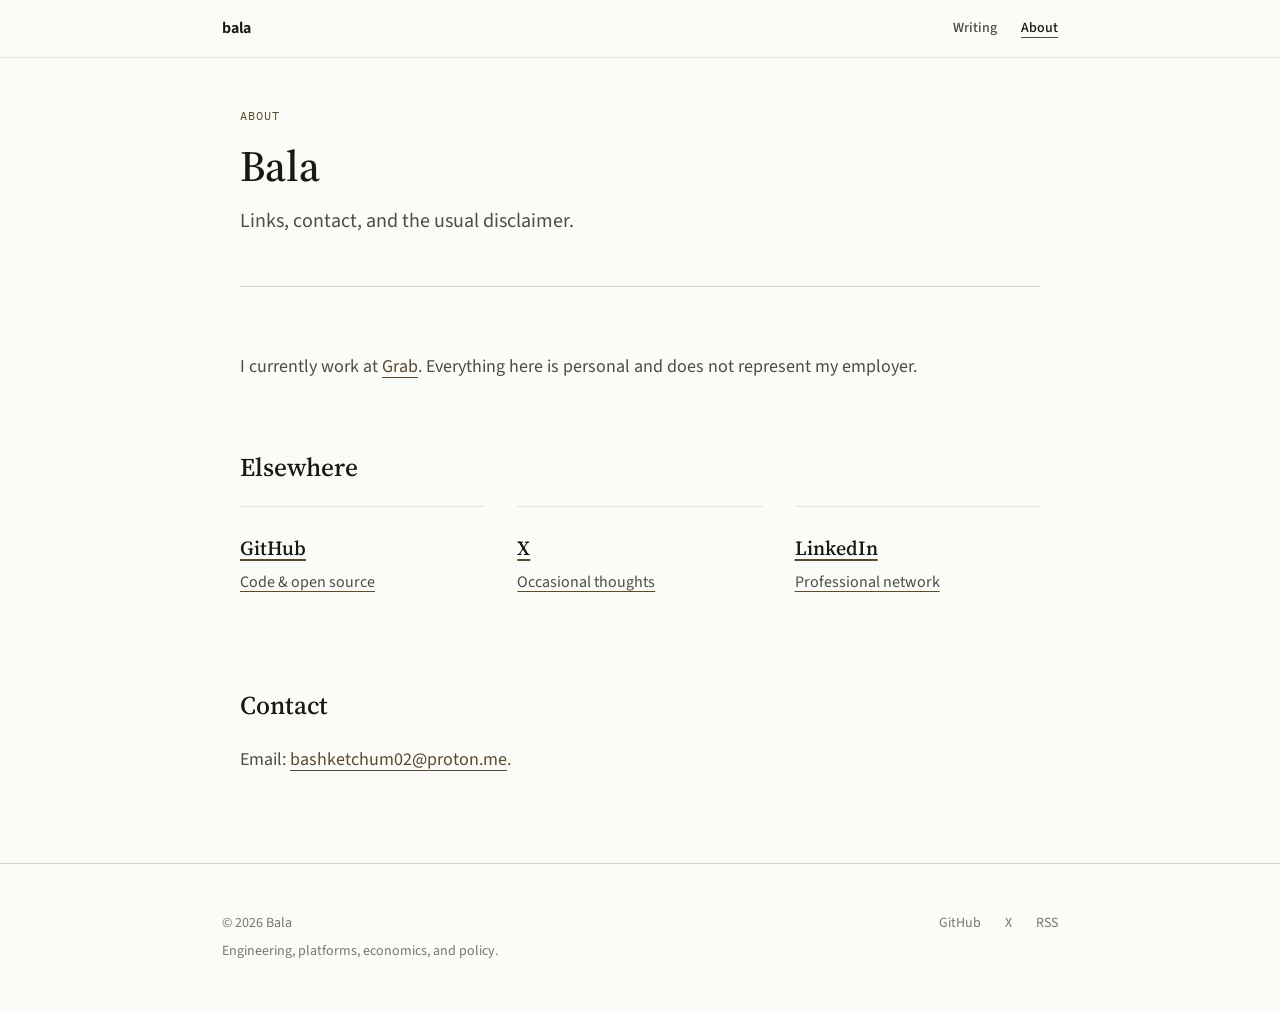
==== about.html @ b6e219c1 "Redesign personal site" ====
<!DOCTYPE html>
<html lang="en">
<head>
    <meta charset="UTF-8">
    <meta name="viewport" content="width=device-width, initial-scale=1.0">
    <title>About | Bala</title>
    <link rel="stylesheet" href="css/style.css">
    <link rel="preconnect" href="https://fonts.googleapis.com">
    <link rel="preconnect" href="https://fonts.gstatic.com" crossorigin>
    <link href="https://fonts.googleapis.com/css2?family=Source+Serif+4:opsz,wght@8..60,400;8..60,520;8..60,600&family=Source+Sans+3:wght@400;520;650&family=IBM+Plex+Mono:wght@400;500&display=swap" rel="stylesheet">
</head>
<body>
    <div class="grain-overlay"></div>

    <header class="site-header">
        <nav class="nav-container">
            <a href="index.html" class="logo">
                <span class="logo-symbol">λ</span>
                <span class="logo-text">bala</span>
            </a>
            <div class="nav-links">
                <a href="index.html" class="nav-link">Writing</a>
                <a href="about.html" class="nav-link active">About</a>
            </div>
        </nav>
    </header>

    <main class="main-content">
        <section class="about-section">
            <header class="about-header">
                <p class="about-eyebrow">About</p>
                <h1 class="about-name">Bala</h1>
                <p class="about-lead">
                    Links, contact, and the usual disclaimer.
                </p>
            </header>

            <div class="about-content">
                <p>
                    I currently work at <a href="https://www.grab.com/" target="_blank" rel="noopener">Grab</a>. Everything here is personal and does not represent my employer.
                </p>

                <h2>Elsewhere</h2>

                <div class="links-grid">
                    <a href="https://github.com/bashketchum02" class="link-card" target="_blank" rel="noopener">
                        <span class="link-name">GitHub</span>
                        <span class="link-desc">Code & open source</span>
                    </a>
                    <a href="https://x.com/bashketchum02" class="link-card" target="_blank" rel="noopener">
                        <span class="link-name">X</span>
                        <span class="link-desc">Occasional thoughts</span>
                    </a>
                    <a href="https://www.linkedin.com/in/anirban-bala-pranto-b6ab8a183/" class="link-card" target="_blank" rel="noopener">
                        <span class="link-name">LinkedIn</span>
                        <span class="link-desc">Professional network</span>
                    </a>
                </div>

                <h2>Contact</h2>

                <p>
                    Email: <a href="mailto:bashketchum02@proton.me">bashketchum02@proton.me</a>.
                </p>
            </div>
        </section>
    </main>

    <footer class="site-footer">
        <div class="footer-content">
            <div class="footer-left">
                <p class="footer-copyright">© 2026 Bala</p>
                <p class="footer-note">Engineering, platforms, economics, and policy.</p>
            </div>
            <div class="footer-links">
                <a href="https://github.com/bashketchum02" class="footer-link" target="_blank" rel="noopener">GitHub</a>
                <a href="https://x.com/bashketchum02" class="footer-link" target="_blank" rel="noopener">X</a>
                <a href="feed.xml" class="footer-link">RSS</a>
            </div>
        </div>
    </footer>

    <script src="js/main.js"></script>
</body>
</html>
---- css/style.css ----
/* ===== Editorial Design System ===== */
:root {
    --bg-primary: #fbfbf8;
    --bg-secondary: #f1f1ec;
    --bg-tertiary: #e2e1da;
    --text-primary: #181815;
    --text-secondary: #4d4d45;
    --text-muted: #7a776c;
    --accent: #5a4a2f;
    --accent-secondary: #315f59;
    --accent-soft: #ece7dc;
    --border-color: #d8d5ca;
    --border-light: #e7e4dc;

    --font-display: 'Source Serif 4', Georgia, serif;
    --font-body: 'Source Sans 3', -apple-system, BlinkMacSystemFont, 'Segoe UI', sans-serif;
    --font-mono: 'IBM Plex Mono', 'SF Mono', Consolas, monospace;

    --text-xs: 0.75rem;
    --text-sm: 0.875rem;
    --text-base: 1rem;
    --text-lg: 1.125rem;
    --text-xl: 1.25rem;
    --text-2xl: 1.6rem;
    --text-3xl: 1.95rem;
    --text-4xl: 2.35rem;
    --text-5xl: 2.7rem;

    --space-xs: 0.25rem;
    --space-sm: 0.5rem;
    --space-md: 1rem;
    --space-lg: 1.5rem;
    --space-xl: 2rem;
    --space-2xl: 3rem;
    --space-3xl: 4rem;
    --space-4xl: 6rem;

    --max-width: 900px;
    --content-width: 720px;
    --transition-fast: 150ms ease;
    --transition-base: 250ms ease;
}

@media (prefers-color-scheme: dark) {
    :root {
        --bg-primary: #14120f;
        --bg-secondary: #1d1a16;
        --bg-tertiary: #29241e;
        --text-primary: #f0eadf;
        --text-secondary: #c8bdae;
        --text-muted: #928676;
        --accent: #c4a46e;
        --accent-secondary: #72b8ad;
        --accent-soft: #2d211a;
        --border-color: #3a332a;
        --border-light: #2b261f;
    }
}

*, *::before, *::after {
    box-sizing: border-box;
    margin: 0;
    padding: 0;
}

html {
    font-size: 16px;
    scroll-behavior: smooth;
    -webkit-font-smoothing: antialiased;
    -moz-osx-font-smoothing: grayscale;
}

body {
    min-height: 100vh;
    font-family: var(--font-body);
    font-size: var(--text-base);
    line-height: 1.7;
    color: var(--text-primary);
    background: var(--bg-primary);
}

.grain-overlay {
    display: none;
}

a {
    color: inherit;
    text-decoration: none;
}

img {
    display: block;
    max-width: 100%;
    height: auto;
}

::selection {
    color: var(--text-primary);
    background: var(--accent-soft);
}

/* ===== Header & Navigation ===== */
.site-header {
    position: sticky;
    top: 0;
    z-index: 100;
    border-bottom: 1px solid var(--border-light);
    background: color-mix(in srgb, var(--bg-primary) 88%, transparent);
    backdrop-filter: blur(14px);
}

.nav-container {
    max-width: var(--max-width);
    margin: 0 auto;
    padding: 0.8rem var(--space-xl);
    display: flex;
    justify-content: space-between;
    align-items: center;
}

.logo {
    display: inline-flex;
    align-items: baseline;
    gap: var(--space-sm);
    transition: color var(--transition-fast);
}

.logo-symbol {
    display: none;
}

.logo-text {
    font-family: var(--font-body);
    font-size: var(--text-base);
    font-weight: 650;
    letter-spacing: 0;
}

.logo:hover {
    color: var(--accent);
}

.nav-links {
    display: flex;
    align-items: center;
    gap: var(--space-lg);
}

.nav-link {
    padding: var(--space-xs) 0;
    font-size: var(--text-sm);
    font-weight: 520;
    color: var(--text-secondary);
    transition: color var(--transition-fast);
}

.nav-link:hover,
.nav-link.active {
    color: var(--text-primary);
}

.nav-link.active {
    text-decoration: underline;
    text-decoration-color: var(--accent);
    text-underline-offset: 0.35em;
}

/* ===== Main Content ===== */
.main-content {
    max-width: var(--max-width);
    margin: 0 auto;
    padding: var(--space-2xl) var(--space-xl) var(--space-3xl);
}

/* ===== Homepage ===== */
.hero {
    display: grid;
    grid-template-columns: 1fr;
    gap: var(--space-xl);
    align-items: start;
    padding: var(--space-md) 0 var(--space-2xl);
    border-bottom: 1px solid var(--border-color);
    margin-bottom: var(--space-2xl);
}

.hero-content {
    max-width: 760px;
}

.hero-tagline {
    font-family: var(--font-mono);
    font-size: var(--text-xs);
    color: var(--text-muted);
    letter-spacing: 0.08em;
    text-transform: uppercase;
    margin-bottom: var(--space-md);
}

.hero-title {
    font-family: var(--font-display);
    font-size: var(--text-4xl);
    font-weight: 520;
    line-height: 1.12;
    margin-bottom: var(--space-md);
}

.hero-accent {
    color: var(--accent);
    font-style: italic;
}

.hero-description {
    max-width: 660px;
    color: var(--text-secondary);
    font-size: var(--text-lg);
    line-height: 1.62;
}

.hero-aside {
    border-left: 0;
    padding-left: 0;
    color: var(--text-secondary);
}

.aside-kicker,
.section-title,
.year-heading,
.archive-category,
.post-category,
.post-date,
.tag {
    font-family: var(--font-mono);
}

.aside-kicker {
    color: var(--text-muted);
    font-size: var(--text-xs);
    letter-spacing: 0.08em;
    text-transform: uppercase;
    margin-bottom: var(--space-md);
}

.topic-list {
    display: grid;
    gap: 0.3rem;
    list-style: none;
    max-width: 660px;
}

.topic-list li,
.tag {
    border: 0;
    background: transparent;
    color: var(--text-secondary);
    border-radius: 0;
    padding: 0;
    font-size: var(--text-sm);
}

.topic-list a {
    color: var(--accent);
    text-decoration: underline;
    text-underline-offset: 0.22em;
}

.topic-list li::before {
    content: "/";
    color: var(--text-muted);
    margin-right: 0.5rem;
}

.section-header {
    display: flex;
    align-items: baseline;
    justify-content: space-between;
    gap: var(--space-lg);
    margin-bottom: var(--space-xl);
}

.section-title {
    color: var(--text-muted);
    font-size: var(--text-xs);
    font-weight: 500;
    letter-spacing: 0.08em;
    text-transform: uppercase;
}

.section-line {
    flex: 1;
    height: 1px;
    background: var(--border-light);
}

.posts-section {
    max-width: 860px;
    margin-bottom: var(--space-4xl);
}

.post-card {
    padding: var(--space-lg) 0;
    border-bottom: 1px solid var(--border-light);
}

.post-card.featured {
    padding-top: 0;
}

.post-meta {
    display: flex;
    flex-wrap: wrap;
    align-items: center;
    gap: var(--space-sm) var(--space-md);
    margin-bottom: var(--space-sm);
}

.post-date,
.post-category {
    font-size: var(--text-xs);
    letter-spacing: 0.04em;
}

.post-date {
    color: var(--text-muted);
}

.post-category {
    color: var(--accent);
}

.post-title {
    font-family: var(--font-display);
    font-size: var(--text-2xl);
    font-weight: 540;
    line-height: 1.2;
    margin-bottom: var(--space-sm);
}

.post-card.featured .post-title {
    font-size: var(--text-3xl);
}

.post-title a {
    text-decoration: underline;
    text-decoration-color: transparent;
    text-decoration-thickness: 1px;
    text-underline-offset: 0.16em;
    transition: color var(--transition-fast), text-decoration-color var(--transition-fast);
}

.post-title a:hover {
    color: var(--accent);
    text-decoration-color: var(--accent);
}

.post-excerpt {
    max-width: 660px;
    color: var(--text-secondary);
    font-size: var(--text-lg);
    line-height: 1.6;
}

.post-tags {
    display: flex;
    flex-wrap: wrap;
    gap: var(--space-sm);
    margin-top: var(--space-md);
}

.posts-grid {
    display: block;
}

.view-all {
    display: inline-flex;
    align-items: center;
    gap: var(--space-sm);
    margin-top: var(--space-xl);
    color: var(--accent);
    font-size: var(--text-sm);
    font-weight: 500;
}

.view-all:hover {
    text-decoration: underline;
    text-underline-offset: 0.25em;
}

/* ===== Shared Pages ===== */
.page-section,
.about-section,
.archive-section {
    max-width: 800px;
    margin: 0 auto;
}

.page-header,
.about-header {
    margin-bottom: var(--space-3xl);
    padding-bottom: var(--space-2xl);
    border-bottom: 1px solid var(--border-color);
}

.page-title,
.about-name {
    font-family: var(--font-display);
    font-size: var(--text-5xl);
    font-weight: 540;
    line-height: 1.08;
    margin-bottom: var(--space-md);
}

.page-description,
.about-lead {
    color: var(--text-secondary);
    font-size: var(--text-xl);
    line-height: 1.62;
}

.about-eyebrow {
    color: var(--accent);
    font-family: var(--font-mono);
    font-size: var(--text-xs);
    letter-spacing: 0.08em;
    text-transform: uppercase;
    margin-bottom: var(--space-md);
}

.about-content h2 {
    font-family: var(--font-display);
    font-size: var(--text-2xl);
    font-weight: 540;
    margin: var(--space-3xl) 0 var(--space-md);
}

.about-content p {
    color: var(--text-secondary);
    font-size: var(--text-lg);
    line-height: 1.75;
    margin-bottom: var(--space-lg);
}

.about-content a {
    color: var(--accent);
    text-decoration: underline;
    text-underline-offset: 0.25em;
}

.interests-list,
.links-grid {
    list-style: none;
    display: grid;
    gap: var(--space-md);
}

.interests-list li,
.link-card {
    padding: var(--space-lg) 0;
    border-top: 1px solid var(--border-light);
}

.interest-icon {
    display: none;
}

.interest-content strong,
.link-name {
    display: block;
    color: var(--text-primary);
    font-family: var(--font-display);
    font-size: var(--text-xl);
    font-weight: 540;
    margin-bottom: var(--space-xs);
}

.interest-content p,
.link-desc {
    color: var(--text-secondary);
    font-size: var(--text-base);
    margin: 0;
}

.links-grid {
    grid-template-columns: repeat(3, 1fr);
    gap: var(--space-xl);
}

.link-card {
    transition: color var(--transition-fast), border-color var(--transition-fast);
}

.link-card:hover {
    border-color: var(--accent);
}

/* ===== Archive ===== */
.archive-year {
    margin-bottom: var(--space-3xl);
}

.year-heading {
    color: var(--accent);
    font-size: var(--text-xs);
    font-weight: 500;
    letter-spacing: 0.08em;
    text-transform: uppercase;
    margin-bottom: var(--space-lg);
}

.archive-list {
    list-style: none;
}

.archive-item {
    display: grid;
    grid-template-columns: 72px minmax(0, 1fr) auto;
    gap: var(--space-lg);
    align-items: baseline;
    padding: var(--space-md) 0;
    border-top: 1px solid var(--border-light);
}

.archive-date {
    color: var(--text-muted);
    font-family: var(--font-mono);
    font-size: var(--text-sm);
}

.archive-title {
    font-family: var(--font-display);
    font-size: var(--text-xl);
    font-weight: 500;
}

.archive-title:hover {
    color: var(--accent);
}

.archive-category {
    color: var(--text-muted);
    font-size: var(--text-xs);
    letter-spacing: 0.04em;
}

/* ===== Footer ===== */
.site-footer {
    border-top: 1px solid var(--border-color);
}

.footer-content {
    max-width: var(--max-width);
    margin: 0 auto;
    padding: var(--space-2xl) var(--space-xl);
    display: flex;
    justify-content: space-between;
    align-items: baseline;
    gap: var(--space-xl);
}

.footer-copyright,
.footer-note,
.footer-link {
    color: var(--text-muted);
    font-size: var(--text-sm);
}

.footer-note {
    margin-top: var(--space-xs);
}

.footer-links {
    display: flex;
    gap: var(--space-lg);
}

.footer-link:hover {
    color: var(--accent);
}

/* ===== Responsive Design ===== */
@media (max-width: 900px) {
    .hero {
        grid-template-columns: 1fr;
        gap: var(--space-xl);
    }

    .hero-aside {
        border-left: 0;
        border-top: 1px solid var(--border-light);
        padding: var(--space-lg) 0 0;
    }
}

@media (max-width: 700px) {
    :root {
        --text-5xl: 2.7rem;
        --text-4xl: 2.35rem;
        --text-3xl: 2rem;
        --text-2xl: 1.55rem;
    }

    body {
        background: var(--bg-primary);
    }

    .nav-container,
    .main-content,
    .footer-content {
        padding-left: var(--space-md);
        padding-right: var(--space-md);
    }

    .main-content {
        padding-top: var(--space-2xl);
    }

    .nav-links {
        gap: var(--space-md);
    }

    .hero {
        padding-top: 0;
        padding-bottom: var(--space-3xl);
    }

    .links-grid {
        grid-template-columns: 1fr;
        gap: 0;
    }

    .archive-item {
        grid-template-columns: 1fr;
        gap: var(--space-xs);
    }

    .archive-category {
        display: none;
    }

    .footer-content {
        flex-direction: column;
        gap: var(--space-lg);
    }
}
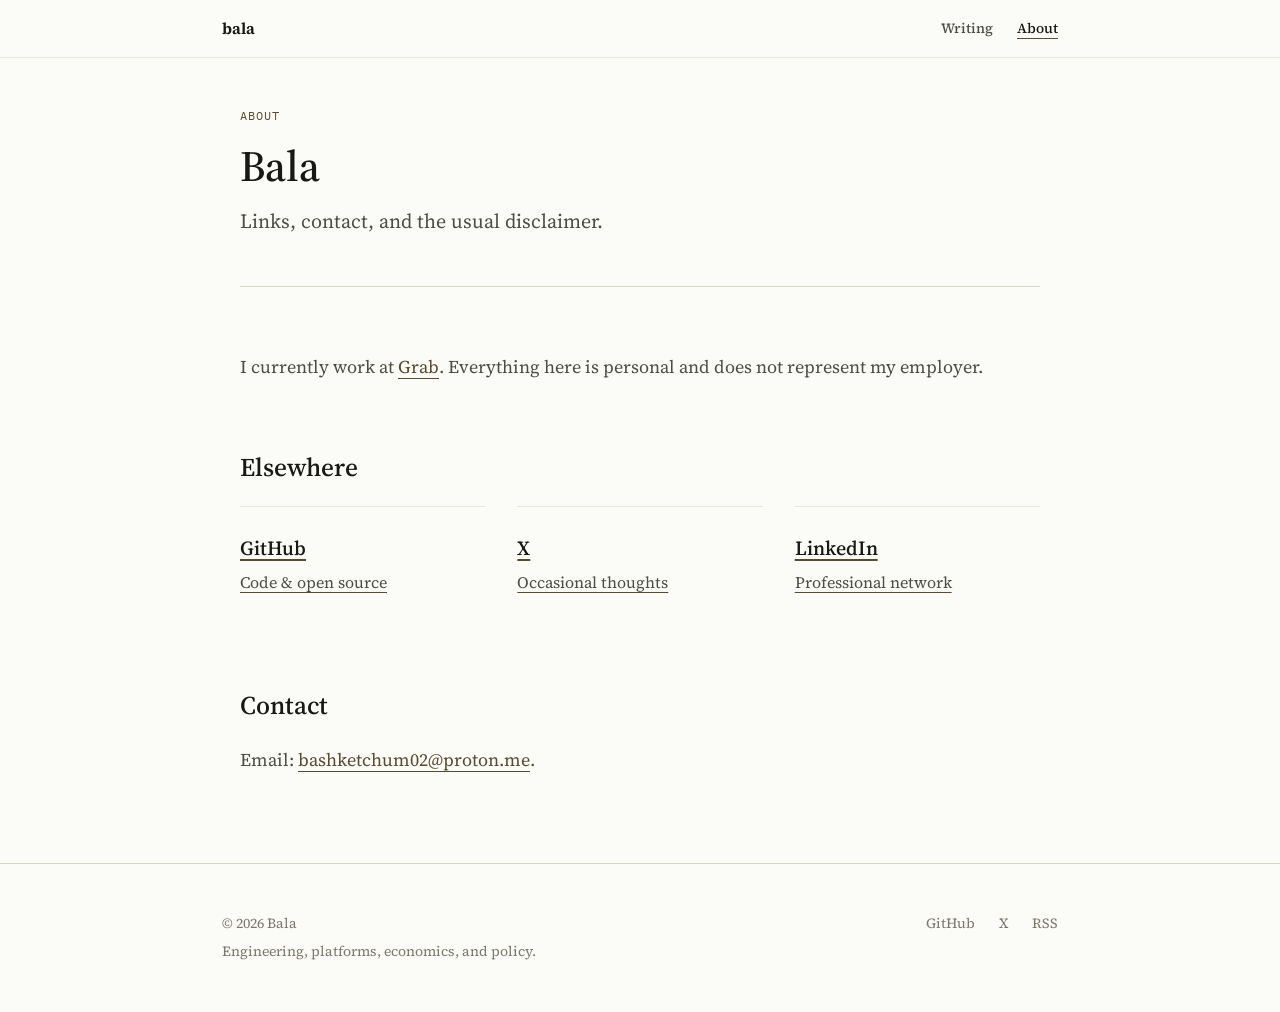
==== commit 74492b28: "Simplify homepage typography" ====
--- a/about.html
+++ b/about.html
@@ -7,7 +7,7 @@
     <link rel="stylesheet" href="css/style.css">
     <link rel="preconnect" href="https://fonts.googleapis.com">
     <link rel="preconnect" href="https://fonts.gstatic.com" crossorigin>
-    <link href="https://fonts.googleapis.com/css2?family=Source+Serif+4:opsz,wght@8..60,400;8..60,520;8..60,600&family=Source+Sans+3:wght@400;520;650&family=IBM+Plex+Mono:wght@400;500&display=swap" rel="stylesheet">
+    <link href="https://fonts.googleapis.com/css2?family=Source+Serif+4:opsz,wght@8..60,400;8..60,520;8..60,600&family=IBM+Plex+Mono:wght@400;500&display=swap" rel="stylesheet">
 </head>
 <body>
     <div class="grain-overlay"></div>
--- a/css/style.css
+++ b/css/style.css
@@ -13,7 +13,7 @@
     --border-light: #e7e4dc;
 
     --font-display: 'Source Serif 4', Georgia, serif;
-    --font-body: 'Source Sans 3', -apple-system, BlinkMacSystemFont, 'Segoe UI', sans-serif;
+    --font-body: 'Source Serif 4', Georgia, serif;
     --font-mono: 'IBM Plex Mono', 'SF Mono', Consolas, monospace;
 
     --text-xs: 0.75rem;
@@ -198,22 +198,15 @@
 
 .hero-title {
     font-family: var(--font-display);
-    font-size: var(--text-4xl);
-    font-weight: 520;
-    line-height: 1.12;
-    margin-bottom: var(--space-md);
+    font-size: var(--text-2xl);
+    font-weight: 400;
+    line-height: 1.35;
+    margin-bottom: 0;
 }
 
 .hero-accent {
     color: var(--accent);
     font-style: italic;
-}
-
-.hero-description {
-    max-width: 660px;
-    color: var(--text-secondary);
-    font-size: var(--text-lg);
-    line-height: 1.62;
 }
 
 .hero-aside {
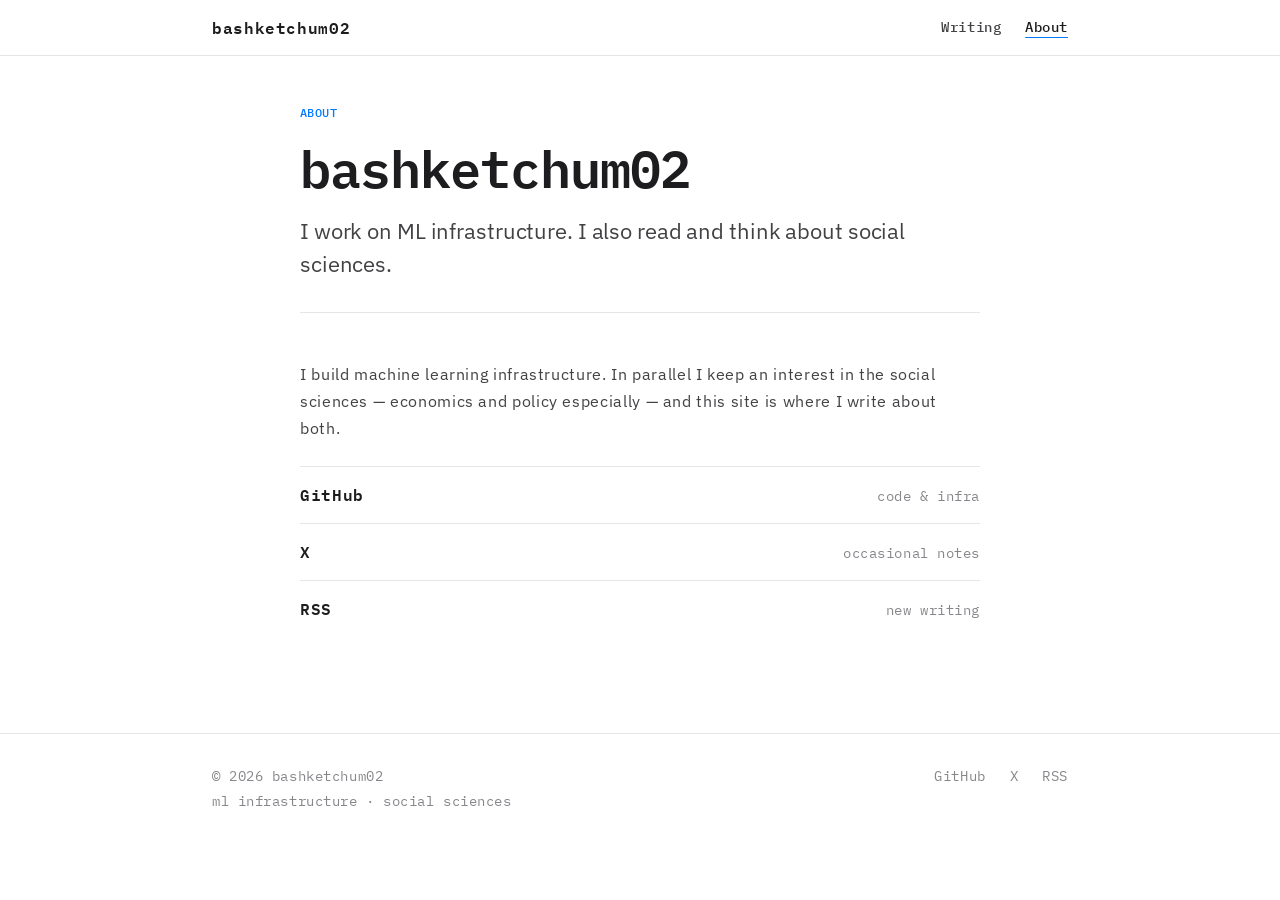
==== commit 7cf272b3: "fix: post" ====
--- a/about.html
+++ b/about.html
@@ -3,21 +3,18 @@
 <head>
     <meta charset="UTF-8">
     <meta name="viewport" content="width=device-width, initial-scale=1.0">
-    <title>About | Bala</title>
+    <title>About | bashketchum02</title>
+    <meta name="description" content="I work on ML infrastructure and read about social sciences.">
+    <link rel="icon" type="image/svg+xml" href="images/intro.svg">
     <link rel="stylesheet" href="css/style.css">
     <link rel="preconnect" href="https://fonts.googleapis.com">
     <link rel="preconnect" href="https://fonts.gstatic.com" crossorigin>
-    <link href="https://fonts.googleapis.com/css2?family=Source+Serif+4:opsz,wght@8..60,400;8..60,520;8..60,600&family=IBM+Plex+Mono:wght@400;500&display=swap" rel="stylesheet">
+    <link href="https://fonts.googleapis.com/css2?family=IBM+Plex+Mono:wght@400;500;600;700&family=IBM+Plex+Sans:wght@400;500;600&display=swap" rel="stylesheet">
 </head>
 <body>
-    <div class="grain-overlay"></div>
-
     <header class="site-header">
         <nav class="nav-container">
-            <a href="index.html" class="logo">
-                <span class="logo-symbol">λ</span>
-                <span class="logo-text">bala</span>
-            </a>
+            <a href="index.html" class="logo">bashketchum02</a>
             <div class="nav-links">
                 <a href="index.html" class="nav-link">Writing</a>
                 <a href="about.html" class="nav-link active">About</a>
@@ -29,39 +26,33 @@
         <section class="about-section">
             <header class="about-header">
                 <p class="about-eyebrow">About</p>
-                <h1 class="about-name">Bala</h1>
+                <h1 class="about-name">bashketchum02</h1>
                 <p class="about-lead">
-                    Links, contact, and the usual disclaimer.
+                    I work on ML infrastructure. I also read and think about social sciences.
                 </p>
             </header>
 
             <div class="about-content">
                 <p>
-                    I currently work at <a href="https://www.grab.com/" target="_blank" rel="noopener">Grab</a>. Everything here is personal and does not represent my employer.
+                    I build machine learning infrastructure. In parallel I keep an interest in the
+                    social sciences &mdash; economics and policy especially &mdash; and this site is
+                    where I write about both.
                 </p>
 
-                <h2>Elsewhere</h2>
-
                 <div class="links-grid">
-                    <a href="https://github.com/bashketchum02" class="link-card" target="_blank" rel="noopener">
+                    <a href="https://github.com/bashketchum02">
                         <span class="link-name">GitHub</span>
-                        <span class="link-desc">Code & open source</span>
+                        <span class="link-desc">code &amp; infra</span>
                     </a>
-                    <a href="https://x.com/bashketchum02" class="link-card" target="_blank" rel="noopener">
+                    <a href="https://x.com/bashketchum02">
                         <span class="link-name">X</span>
-                        <span class="link-desc">Occasional thoughts</span>
+                        <span class="link-desc">occasional notes</span>
                     </a>
-                    <a href="https://www.linkedin.com/in/anirban-bala-pranto-b6ab8a183/" class="link-card" target="_blank" rel="noopener">
-                        <span class="link-name">LinkedIn</span>
-                        <span class="link-desc">Professional network</span>
+                    <a href="feed.xml">
+                        <span class="link-name">RSS</span>
+                        <span class="link-desc">new writing</span>
                     </a>
                 </div>
-
-                <h2>Contact</h2>
-
-                <p>
-                    Email: <a href="mailto:bashketchum02@proton.me">bashketchum02@proton.me</a>.
-                </p>
             </div>
         </section>
     </main>
@@ -69,12 +60,12 @@
     <footer class="site-footer">
         <div class="footer-content">
             <div class="footer-left">
-                <p class="footer-copyright">© 2026 Bala</p>
-                <p class="footer-note">Engineering, platforms, economics, and policy.</p>
+                <p class="footer-copyright">&copy; 2026 bashketchum02</p>
+                <p class="footer-note">ml infrastructure &middot; social sciences</p>
             </div>
             <div class="footer-links">
-                <a href="https://github.com/bashketchum02" class="footer-link" target="_blank" rel="noopener">GitHub</a>
-                <a href="https://x.com/bashketchum02" class="footer-link" target="_blank" rel="noopener">X</a>
+                <a href="https://github.com/bashketchum02" class="footer-link">GitHub</a>
+                <a href="https://x.com/bashketchum02" class="footer-link">X</a>
                 <a href="feed.xml" class="footer-link">RSS</a>
             </div>
         </div>
--- a/css/style.css
+++ b/css/style.css
@@ -1,30 +1,42 @@
-/* ===== Editorial Design System ===== */
+/* ===== Monospace editorial design system ===== */
 :root {
-    --bg-primary: #fbfbf8;
-    --bg-secondary: #f1f1ec;
-    --bg-tertiary: #e2e1da;
-    --text-primary: #181815;
-    --text-secondary: #4d4d45;
-    --text-muted: #7a776c;
-    --accent: #5a4a2f;
-    --accent-secondary: #315f59;
-    --accent-soft: #ece7dc;
-    --border-color: #d8d5ca;
-    --border-light: #e7e4dc;
-
-    --font-display: 'Source Serif 4', Georgia, serif;
-    --font-body: 'Source Serif 4', Georgia, serif;
-    --font-mono: 'IBM Plex Mono', 'SF Mono', Consolas, monospace;
+    --bg: #ffffff;
+    --surface: #f5f5f7;
+    --surface-2: #ebebee;
+    --surface-hover: #f0f0f2;
+    --fg: #1d1d1f;
+    --fg-sec: #424245;
+    --fg-mid: #6e6e73;
+    --fg-tertiary: #86868b;
+    --border: #e5e5ea;
+    --border-strong: #d2d2d7;
+    --accent: #007aff;
+    --accent-soft: rgba(0, 122, 255, 0.08);
+
+    --font-sans: 'IBM Plex Mono', ui-monospace, SFMono-Regular, Menlo, Monaco, Consolas, monospace;
+    --font-mono: var(--font-sans);
+    --font-serif: 'IBM Plex Sans', system-ui, -apple-system, sans-serif;
+
+    --radius-xs: 4px;
+    --radius-md: 8px;
 
     --text-xs: 0.75rem;
     --text-sm: 0.875rem;
     --text-base: 1rem;
-    --text-lg: 1.125rem;
-    --text-xl: 1.25rem;
-    --text-2xl: 1.6rem;
-    --text-3xl: 1.95rem;
-    --text-4xl: 2.35rem;
-    --text-5xl: 2.7rem;
+    --text-md: 1.375rem;
+    --text-lg: 2.25rem;
+    --text-xl: 3.25rem;
+
+    --tracking-xs: 0.04em;
+    --tracking-sm: 0.01em;
+    --tracking-base: 0.005em;
+    --tracking-md: -0.005em;
+    --tracking-lg: -0.02em;
+
+    --leading-tight: 1.15;
+    --leading-snug: 1.3;
+    --leading-base: 1.5;
+    --leading-relaxed: 1.7;
 
     --space-xs: 0.25rem;
     --space-sm: 0.5rem;
@@ -35,25 +47,27 @@
     --space-3xl: 4rem;
     --space-4xl: 6rem;
 
-    --max-width: 900px;
-    --content-width: 720px;
+    --max-width: 920px;
+    --content-width: 680px;
+    --nav-height: 56px;
     --transition-fast: 150ms ease;
     --transition-base: 250ms ease;
 }
 
 @media (prefers-color-scheme: dark) {
     :root {
-        --bg-primary: #14120f;
-        --bg-secondary: #1d1a16;
-        --bg-tertiary: #29241e;
-        --text-primary: #f0eadf;
-        --text-secondary: #c8bdae;
-        --text-muted: #928676;
-        --accent: #c4a46e;
-        --accent-secondary: #72b8ad;
-        --accent-soft: #2d211a;
-        --border-color: #3a332a;
-        --border-light: #2b261f;
+        --bg: #0c0c0e;
+        --surface: #161618;
+        --surface-2: #1c1c1f;
+        --surface-hover: #1d1d20;
+        --fg: #ffffff;
+        --fg-sec: #c7c7cc;
+        --fg-mid: #a1a1a6;
+        --fg-tertiary: #86868b;
+        --border: #2c2c2e;
+        --border-strong: #38383a;
+        --accent: #007aff;
+        --accent-soft: rgba(0, 122, 255, 0.15);
     }
 }
 
@@ -72,15 +86,12 @@
 
 body {
     min-height: 100vh;
-    font-family: var(--font-body);
+    font-family: var(--font-sans);
     font-size: var(--text-base);
-    line-height: 1.7;
-    color: var(--text-primary);
-    background: var(--bg-primary);
-}
-
-.grain-overlay {
-    display: none;
+    line-height: var(--leading-base);
+    letter-spacing: var(--tracking-xs);
+    color: var(--fg);
+    background: var(--bg);
 }
 
 a {
@@ -95,8 +106,13 @@
 }
 
 ::selection {
-    color: var(--text-primary);
+    color: var(--fg);
     background: var(--accent-soft);
+}
+
+.mono {
+    font-family: var(--font-mono);
+    letter-spacing: var(--tracking-xs);
 }
 
 /* ===== Header & Navigation ===== */
@@ -104,15 +120,18 @@
     position: sticky;
     top: 0;
     z-index: 100;
-    border-bottom: 1px solid var(--border-light);
-    background: color-mix(in srgb, var(--bg-primary) 88%, transparent);
+    height: var(--nav-height);
+    border-bottom: 1px solid var(--border);
+    background: color-mix(in srgb, var(--bg) 82%, transparent);
     backdrop-filter: blur(14px);
+    -webkit-backdrop-filter: blur(14px);
 }
 
 .nav-container {
     max-width: var(--max-width);
+    height: 100%;
     margin: 0 auto;
-    padding: 0.8rem var(--space-xl);
+    padding: 0 var(--space-xl);
     display: flex;
     justify-content: space-between;
     align-items: center;
@@ -120,20 +139,13 @@
 
 .logo {
     display: inline-flex;
-    align-items: baseline;
+    align-items: center;
     gap: var(--space-sm);
+    font-family: var(--font-mono);
+    font-size: var(--text-base);
+    font-weight: 600;
+    letter-spacing: var(--tracking-xs);
     transition: color var(--transition-fast);
-}
-
-.logo-symbol {
-    display: none;
-}
-
-.logo-text {
-    font-family: var(--font-body);
-    font-size: var(--text-base);
-    font-weight: 650;
-    letter-spacing: 0;
 }
 
 .logo:hover {
@@ -147,402 +159,233 @@
 }
 
 .nav-link {
-    padding: var(--space-xs) 0;
-    font-size: var(--text-sm);
-    font-weight: 520;
-    color: var(--text-secondary);
+    font-family: var(--font-mono);
+    font-size: var(--text-sm);
+    font-weight: 500;
+    letter-spacing: var(--tracking-xs);
+    color: var(--fg-sec);
     transition: color var(--transition-fast);
 }
 
 .nav-link:hover,
 .nav-link.active {
-    color: var(--text-primary);
+    color: var(--fg);
 }
 
 .nav-link.active {
     text-decoration: underline;
     text-decoration-color: var(--accent);
     text-underline-offset: 0.35em;
+    text-decoration-thickness: 1px;
 }
 
 /* ===== Main Content ===== */
 .main-content {
     max-width: var(--max-width);
     margin: 0 auto;
-    padding: var(--space-2xl) var(--space-xl) var(--space-3xl);
-}
-
-/* ===== Homepage ===== */
-.hero {
+    padding: var(--space-2xl) var(--space-xl) var(--space-4xl);
+}
+
+/* ===== Homepage hero image ===== */
+.home-hero {
+    padding: var(--space-lg) 0 var(--space-2xl);
+}
+
+.home-hero img {
+    width: 220px;
+    height: 220px;
+    object-fit: cover;
+    display: block;
+    margin: 0 auto;
+    border-radius: var(--radius-md);
+}
+
+/* ===== Directory list ===== */
+.directory {
+    border-top: 1px solid var(--border);
+}
+
+.directory-head {
     display: grid;
-    grid-template-columns: 1fr;
-    gap: var(--space-xl);
-    align-items: start;
-    padding: var(--space-md) 0 var(--space-2xl);
-    border-bottom: 1px solid var(--border-color);
-    margin-bottom: var(--space-2xl);
-}
-
-.hero-content {
-    max-width: 760px;
-}
-
-.hero-tagline {
-    font-family: var(--font-mono);
-    font-size: var(--text-xs);
-    color: var(--text-muted);
-    letter-spacing: 0.08em;
-    text-transform: uppercase;
-    margin-bottom: var(--space-md);
-}
-
-.hero-title {
-    font-family: var(--font-display);
-    font-size: var(--text-2xl);
-    font-weight: 400;
-    line-height: 1.35;
-    margin-bottom: 0;
-}
-
-.hero-accent {
-    color: var(--accent);
-    font-style: italic;
-}
-
-.hero-aside {
-    border-left: 0;
-    padding-left: 0;
-    color: var(--text-secondary);
-}
-
-.aside-kicker,
-.section-title,
-.year-heading,
-.archive-category,
-.post-category,
-.post-date,
-.tag {
-    font-family: var(--font-mono);
-}
-
-.aside-kicker {
-    color: var(--text-muted);
-    font-size: var(--text-xs);
-    letter-spacing: 0.08em;
-    text-transform: uppercase;
-    margin-bottom: var(--space-md);
-}
-
-.topic-list {
-    display: grid;
-    gap: 0.3rem;
-    list-style: none;
-    max-width: 660px;
-}
-
-.topic-list li,
-.tag {
-    border: 0;
-    background: transparent;
-    color: var(--text-secondary);
-    border-radius: 0;
-    padding: 0;
-    font-size: var(--text-sm);
-}
-
-.topic-list a {
-    color: var(--accent);
-    text-decoration: underline;
-    text-underline-offset: 0.22em;
-}
-
-.topic-list li::before {
-    content: "/";
-    color: var(--text-muted);
-    margin-right: 0.5rem;
-}
-
-.section-header {
-    display: flex;
+    grid-template-columns: 84px 130px minmax(0, 1fr) 64px;
+    gap: var(--space-lg);
     align-items: baseline;
-    justify-content: space-between;
-    gap: var(--space-lg);
-    margin-bottom: var(--space-xl);
-}
-
-.section-title {
-    color: var(--text-muted);
+    padding: var(--space-sm) var(--space-md);
+    border-bottom: 1px solid var(--border-strong);
+}
+
+.directory-head span {
+    font-family: var(--font-mono);
     font-size: var(--text-xs);
     font-weight: 500;
-    letter-spacing: 0.08em;
+    letter-spacing: var(--tracking-xs);
     text-transform: uppercase;
-}
-
-.section-line {
-    flex: 1;
-    height: 1px;
-    background: var(--border-light);
-}
-
-.posts-section {
-    max-width: 860px;
-    margin-bottom: var(--space-4xl);
-}
-
-.post-card {
-    padding: var(--space-lg) 0;
-    border-bottom: 1px solid var(--border-light);
-}
-
-.post-card.featured {
-    padding-top: 0;
-}
-
-.post-meta {
-    display: flex;
-    flex-wrap: wrap;
-    align-items: center;
-    gap: var(--space-sm) var(--space-md);
-    margin-bottom: var(--space-sm);
-}
-
-.post-date,
-.post-category {
-    font-size: var(--text-xs);
-    letter-spacing: 0.04em;
-}
-
-.post-date {
-    color: var(--text-muted);
-}
-
-.post-category {
-    color: var(--accent);
-}
-
-.post-title {
-    font-family: var(--font-display);
-    font-size: var(--text-2xl);
-    font-weight: 540;
-    line-height: 1.2;
-    margin-bottom: var(--space-sm);
-}
-
-.post-card.featured .post-title {
-    font-size: var(--text-3xl);
-}
-
-.post-title a {
-    text-decoration: underline;
-    text-decoration-color: transparent;
-    text-decoration-thickness: 1px;
-    text-underline-offset: 0.16em;
-    transition: color var(--transition-fast), text-decoration-color var(--transition-fast);
-}
-
-.post-title a:hover {
-    color: var(--accent);
-    text-decoration-color: var(--accent);
-}
-
-.post-excerpt {
-    max-width: 660px;
-    color: var(--text-secondary);
-    font-size: var(--text-lg);
-    line-height: 1.6;
-}
-
-.post-tags {
-    display: flex;
-    flex-wrap: wrap;
-    gap: var(--space-sm);
-    margin-top: var(--space-md);
-}
-
-.posts-grid {
-    display: block;
-}
-
-.view-all {
-    display: inline-flex;
-    align-items: center;
-    gap: var(--space-sm);
-    margin-top: var(--space-xl);
-    color: var(--accent);
+    color: var(--fg-tertiary);
+}
+
+.directory-item {
+    display: grid;
+    grid-template-columns: 84px 130px minmax(0, 1fr) 64px;
+    gap: var(--space-lg);
+    align-items: baseline;
+    padding: var(--space-md) var(--space-md);
+    border-bottom: 1px solid var(--border);
+    transition: background var(--transition-fast);
+}
+
+.directory-item:hover {
+    background: var(--surface-hover);
+}
+
+.directory-date,
+.directory-read {
+    font-family: var(--font-mono);
+    font-size: var(--text-sm);
+    color: var(--fg-tertiary);
+    letter-spacing: var(--tracking-xs);
+    white-space: nowrap;
+}
+
+.directory-category {
     font-size: var(--text-sm);
     font-weight: 500;
-}
-
-.view-all:hover {
-    text-decoration: underline;
-    text-underline-offset: 0.25em;
+    color: var(--accent);
+    text-transform: capitalize;
+    white-space: nowrap;
+}
+
+.directory-title {
+    font-family: var(--font-mono);
+    font-size: var(--text-md);
+    font-weight: 600;
+    letter-spacing: var(--tracking-md);
+    line-height: var(--leading-snug);
+    color: var(--fg);
+    transition: color var(--transition-fast);
+}
+
+.directory-item:hover .directory-title {
+    color: var(--accent);
+}
+
+.directory-read {
+    text-align: right;
+}
+
+.directory-empty {
+    padding: var(--space-2xl) var(--space-md);
+    color: var(--fg-tertiary);
+    font-size: var(--text-sm);
 }
 
 /* ===== Shared Pages ===== */
 .page-section,
-.about-section,
-.archive-section {
-    max-width: 800px;
+.about-section {
+    max-width: 680px;
     margin: 0 auto;
 }
 
 .page-header,
 .about-header {
-    margin-bottom: var(--space-3xl);
-    padding-bottom: var(--space-2xl);
-    border-bottom: 1px solid var(--border-color);
+    margin-bottom: var(--space-2xl);
+    padding-bottom: var(--space-xl);
+    border-bottom: 1px solid var(--border);
 }
 
 .page-title,
 .about-name {
-    font-family: var(--font-display);
-    font-size: var(--text-5xl);
-    font-weight: 540;
-    line-height: 1.08;
+    font-family: var(--font-mono);
+    font-size: var(--text-xl);
+    font-weight: 600;
+    letter-spacing: var(--tracking-lg);
+    line-height: var(--leading-tight);
     margin-bottom: var(--space-md);
 }
 
 .page-description,
 .about-lead {
-    color: var(--text-secondary);
-    font-size: var(--text-xl);
-    line-height: 1.62;
+    color: var(--fg-sec);
+    font-family: var(--font-serif);
+    font-size: var(--text-md);
+    line-height: var(--leading-base);
+    letter-spacing: var(--tracking-md);
 }
 
 .about-eyebrow {
-    color: var(--accent);
-    font-family: var(--font-mono);
-    font-size: var(--text-xs);
-    letter-spacing: 0.08em;
-    text-transform: uppercase;
-    margin-bottom: var(--space-md);
-}
-
-.about-content h2 {
-    font-family: var(--font-display);
-    font-size: var(--text-2xl);
-    font-weight: 540;
-    margin: var(--space-3xl) 0 var(--space-md);
-}
-
-.about-content p {
-    color: var(--text-secondary);
-    font-size: var(--text-lg);
-    line-height: 1.75;
-    margin-bottom: var(--space-lg);
-}
-
-.about-content a {
-    color: var(--accent);
-    text-decoration: underline;
-    text-underline-offset: 0.25em;
-}
-
-.interests-list,
-.links-grid {
-    list-style: none;
-    display: grid;
-    gap: var(--space-md);
-}
-
-.interests-list li,
-.link-card {
-    padding: var(--space-lg) 0;
-    border-top: 1px solid var(--border-light);
-}
-
-.interest-icon {
-    display: none;
-}
-
-.interest-content strong,
-.link-name {
-    display: block;
-    color: var(--text-primary);
-    font-family: var(--font-display);
-    font-size: var(--text-xl);
-    font-weight: 540;
-    margin-bottom: var(--space-xs);
-}
-
-.interest-content p,
-.link-desc {
-    color: var(--text-secondary);
-    font-size: var(--text-base);
-    margin: 0;
-}
-
-.links-grid {
-    grid-template-columns: repeat(3, 1fr);
-    gap: var(--space-xl);
-}
-
-.link-card {
-    transition: color var(--transition-fast), border-color var(--transition-fast);
-}
-
-.link-card:hover {
-    border-color: var(--accent);
-}
-
-/* ===== Archive ===== */
-.archive-year {
-    margin-bottom: var(--space-3xl);
-}
-
-.year-heading {
-    color: var(--accent);
+    font-family: var(--font-mono);
     font-size: var(--text-xs);
     font-weight: 500;
-    letter-spacing: 0.08em;
+    letter-spacing: var(--tracking-xs);
     text-transform: uppercase;
+    color: var(--accent);
+    margin-bottom: var(--space-md);
+}
+
+.about-content p {
+    font-family: var(--font-serif);
+    font-size: var(--text-base);
+    line-height: var(--leading-relaxed);
+    color: var(--fg-sec);
     margin-bottom: var(--space-lg);
 }
 
-.archive-list {
+.about-content a {
+    color: var(--accent);
+    text-decoration: underline;
+    text-underline-offset: 0.2em;
+    text-decoration-thickness: 1px;
+}
+
+.about-content a:hover {
+    text-decoration-color: transparent;
+}
+
+.links-grid {
+    display: flex;
+    flex-direction: column;
+    gap: 0;
     list-style: none;
-}
-
-.archive-item {
-    display: grid;
-    grid-template-columns: 72px minmax(0, 1fr) auto;
+    margin-top: var(--space-lg);
+}
+
+.links-grid a {
+    display: flex;
+    justify-content: space-between;
+    align-items: baseline;
     gap: var(--space-lg);
-    align-items: baseline;
     padding: var(--space-md) 0;
-    border-top: 1px solid var(--border-light);
-}
-
-.archive-date {
-    color: var(--text-muted);
-    font-family: var(--font-mono);
-    font-size: var(--text-sm);
-}
-
-.archive-title {
-    font-family: var(--font-display);
-    font-size: var(--text-xl);
-    font-weight: 500;
-}
-
-.archive-title:hover {
-    color: var(--accent);
-}
-
-.archive-category {
-    color: var(--text-muted);
-    font-size: var(--text-xs);
-    letter-spacing: 0.04em;
+    border-top: 1px solid var(--border);
+    text-decoration: none;
+    transition: background var(--transition-fast);
+}
+
+.links-grid a:hover {
+    background: var(--surface-hover);
+}
+
+.link-name {
+    font-family: var(--font-mono);
+    font-size: var(--text-base);
+    font-weight: 600;
+    color: var(--fg);
+}
+
+.link-desc {
+    font-family: var(--font-mono);
+    font-size: var(--text-sm);
+    color: var(--fg-tertiary);
+    letter-spacing: var(--tracking-xs);
 }
 
 /* ===== Footer ===== */
 .site-footer {
-    border-top: 1px solid var(--border-color);
+    border-top: 1px solid var(--border);
 }
 
 .footer-content {
     max-width: var(--max-width);
     margin: 0 auto;
-    padding: var(--space-2xl) var(--space-xl);
+    padding: var(--space-xl) var(--space-xl);
     display: flex;
     justify-content: space-between;
     align-items: baseline;
@@ -552,8 +395,10 @@
 .footer-copyright,
 .footer-note,
 .footer-link {
-    color: var(--text-muted);
-    font-size: var(--text-sm);
+    font-family: var(--font-mono);
+    font-size: var(--text-sm);
+    color: var(--fg-tertiary);
+    letter-spacing: var(--tracking-xs);
 }
 
 .footer-note {
@@ -570,63 +415,45 @@
 }
 
 /* ===== Responsive Design ===== */
-@media (max-width: 900px) {
-    .hero {
-        grid-template-columns: 1fr;
-        gap: var(--space-xl);
-    }
-
-    .hero-aside {
-        border-left: 0;
-        border-top: 1px solid var(--border-light);
-        padding: var(--space-lg) 0 0;
-    }
-}
-
 @media (max-width: 700px) {
-    :root {
-        --text-5xl: 2.7rem;
-        --text-4xl: 2.35rem;
-        --text-3xl: 2rem;
-        --text-2xl: 1.55rem;
-    }
-
-    body {
-        background: var(--bg-primary);
+    .main-content {
+        padding-left: var(--space-md);
+        padding-right: var(--space-md);
     }
 
     .nav-container,
-    .main-content,
     .footer-content {
         padding-left: var(--space-md);
         padding-right: var(--space-md);
     }
 
-    .main-content {
-        padding-top: var(--space-2xl);
-    }
-
     .nav-links {
         gap: var(--space-md);
     }
 
-    .hero {
-        padding-top: 0;
-        padding-bottom: var(--space-3xl);
-    }
-
-    .links-grid {
-        grid-template-columns: 1fr;
-        gap: 0;
-    }
-
-    .archive-item {
-        grid-template-columns: 1fr;
+    .home-hero img {
+        width: 180px;
+        height: 180px;
+    }
+
+    .directory-head,
+    .directory-item {
+        grid-template-columns: 64px minmax(0, 1fr) auto;
+        gap: var(--space-md);
+    }
+
+    .directory-category {
+        display: none;
+    }
+
+    .directory-head .directory-category {
+        display: none;
+    }
+
+    .links-grid a {
+        flex-direction: column;
+        align-items: flex-start;
         gap: var(--space-xs);
-    }
-
-    .archive-category {
-        display: none;
     }
 
     .footer-content {
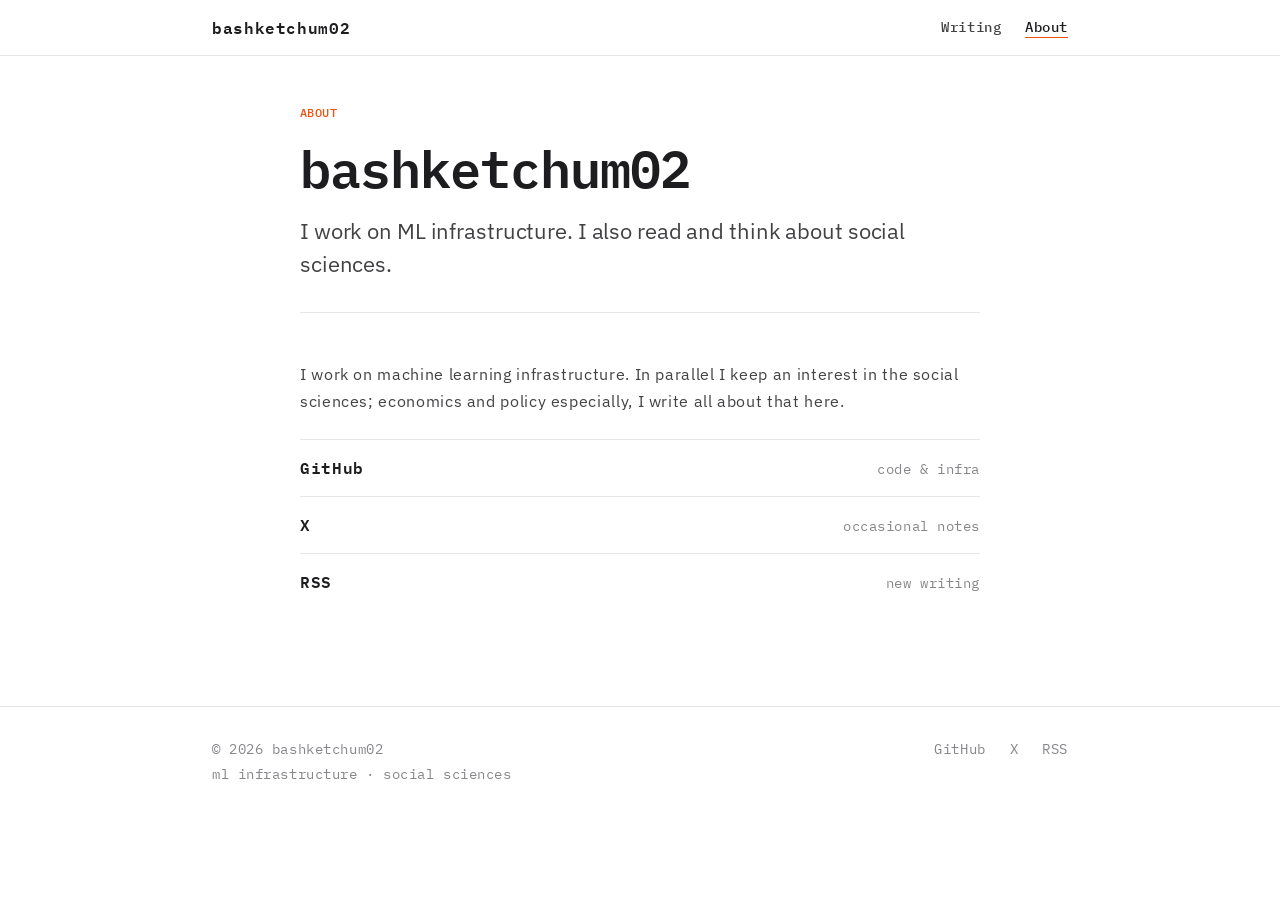
==== commit c85c5134: "feat: interactive embeds" ====
--- a/about.html
+++ b/about.html
@@ -34,9 +34,8 @@
 
             <div class="about-content">
                 <p>
-                    I build machine learning infrastructure. In parallel I keep an interest in the
-                    social sciences &mdash; economics and policy especially &mdash; and this site is
-                    where I write about both.
+                    I work on machine learning infrastructure. In parallel I keep an interest in the
+                    social sciences; economics and policy especially, I write all about that here.
                 </p>
 
                 <div class="links-grid">
--- a/css/style.css
+++ b/css/style.css
@@ -10,8 +10,8 @@
     --fg-tertiary: #86868b;
     --border: #e5e5ea;
     --border-strong: #d2d2d7;
-    --accent: #007aff;
-    --accent-soft: rgba(0, 122, 255, 0.08);
+    --accent: #f2500c;
+    --accent-soft: rgba(242, 80, 12, 0.09);
 
     --font-sans: 'IBM Plex Mono', ui-monospace, SFMono-Regular, Menlo, Monaco, Consolas, monospace;
     --font-mono: var(--font-sans);
@@ -23,6 +23,7 @@
     --text-xs: 0.75rem;
     --text-sm: 0.875rem;
     --text-base: 1rem;
+    --text-md-sm: 1.125rem;
     --text-md: 1.375rem;
     --text-lg: 2.25rem;
     --text-xl: 3.25rem;
@@ -66,8 +67,8 @@
         --fg-tertiary: #86868b;
         --border: #2c2c2e;
         --border-strong: #38383a;
-        --accent: #007aff;
-        --accent-soft: rgba(0, 122, 255, 0.15);
+        --accent: #f25b1f;
+        --accent-soft: rgba(245, 116, 58, 0.15);
     }
 }
 
@@ -200,75 +201,56 @@
     border-radius: var(--radius-md);
 }
 
-/* ===== Directory list ===== */
-.directory {
+/* ===== Post list ===== */
+/* One shared grid: the meta column sizes to the widest meta across all rows,
+   so titles align. Rows use subgrid (with a per-row fallback). */
+.post-list {
+    display: grid;
+    grid-template-columns: max-content minmax(0, 1fr) max-content;
+    gap: 0 var(--space-xl);  /* row-gap 0: rows control their own height */
     border-top: 1px solid var(--border);
 }
 
-.directory-head {
+.post-row {
     display: grid;
-    grid-template-columns: 84px 130px minmax(0, 1fr) 64px;
-    gap: var(--space-lg);
+    grid-column: 1 / -1;
+    grid-template-columns: max-content minmax(0, 1fr) max-content;
+    grid-template-columns: subgrid;
+    gap: var(--space-xl);
     align-items: baseline;
     padding: var(--space-sm) var(--space-md);
-    border-bottom: 1px solid var(--border-strong);
-}
-
-.directory-head span {
-    font-family: var(--font-mono);
-    font-size: var(--text-xs);
-    font-weight: 500;
-    letter-spacing: var(--tracking-xs);
-    text-transform: uppercase;
-    color: var(--fg-tertiary);
-}
-
-.directory-item {
-    display: grid;
-    grid-template-columns: 84px 130px minmax(0, 1fr) 64px;
-    gap: var(--space-lg);
-    align-items: baseline;
-    padding: var(--space-md) var(--space-md);
     border-bottom: 1px solid var(--border);
     transition: background var(--transition-fast);
 }
 
-.directory-item:hover {
+.post-row:hover {
     background: var(--surface-hover);
 }
 
-.directory-date,
-.directory-read {
-    font-family: var(--font-mono);
-    font-size: var(--text-sm);
+.post-row-meta {
+    font-family: var(--font-mono);
+    font-size: var(--text-sm);
+    font-weight: 400;
+    letter-spacing: var(--tracking-xs);
     color: var(--fg-tertiary);
-    letter-spacing: var(--tracking-xs);
     white-space: nowrap;
 }
 
-.directory-category {
-    font-size: var(--text-sm);
+.post-row-title {
+    font-family: var(--font-mono);
+    font-size: var(--text-base);
     font-weight: 500;
-    color: var(--accent);
-    text-transform: capitalize;
-    white-space: nowrap;
-}
-
-.directory-title {
-    font-family: var(--font-mono);
-    font-size: var(--text-md);
-    font-weight: 600;
-    letter-spacing: var(--tracking-md);
+    letter-spacing: var(--tracking-base);
     line-height: var(--leading-snug);
     color: var(--fg);
-    transition: color var(--transition-fast);
-}
-
-.directory-item:hover .directory-title {
-    color: var(--accent);
-}
-
-.directory-read {
+}
+
+.post-row-read {
+    font-family: var(--font-mono);
+    font-size: var(--text-sm);
+    letter-spacing: var(--tracking-xs);
+    color: var(--fg-tertiary);
+    white-space: nowrap;
     text-align: right;
 }
 
@@ -416,6 +398,31 @@
 
 /* ===== Responsive Design ===== */
 @media (max-width: 700px) {
+    .post-list {
+        display: block;
+    }
+
+    .post-row {
+        grid-template-columns: 1fr max-content;
+        grid-template-areas:
+            "meta read"
+            "title title";
+        gap: var(--space-xs) var(--space-md);
+        padding: var(--space-sm) 0;
+    }
+
+    .post-row-meta {
+        grid-area: meta;
+    }
+
+    .post-row-read {
+        grid-area: read;
+    }
+
+    .post-row-title {
+        grid-area: title;
+    }
+
     .main-content {
         padding-left: var(--space-md);
         padding-right: var(--space-md);
@@ -436,20 +443,6 @@
         height: 180px;
     }
 
-    .directory-head,
-    .directory-item {
-        grid-template-columns: 64px minmax(0, 1fr) auto;
-        gap: var(--space-md);
-    }
-
-    .directory-category {
-        display: none;
-    }
-
-    .directory-head .directory-category {
-        display: none;
-    }
-
     .links-grid a {
         flex-direction: column;
         align-items: flex-start;
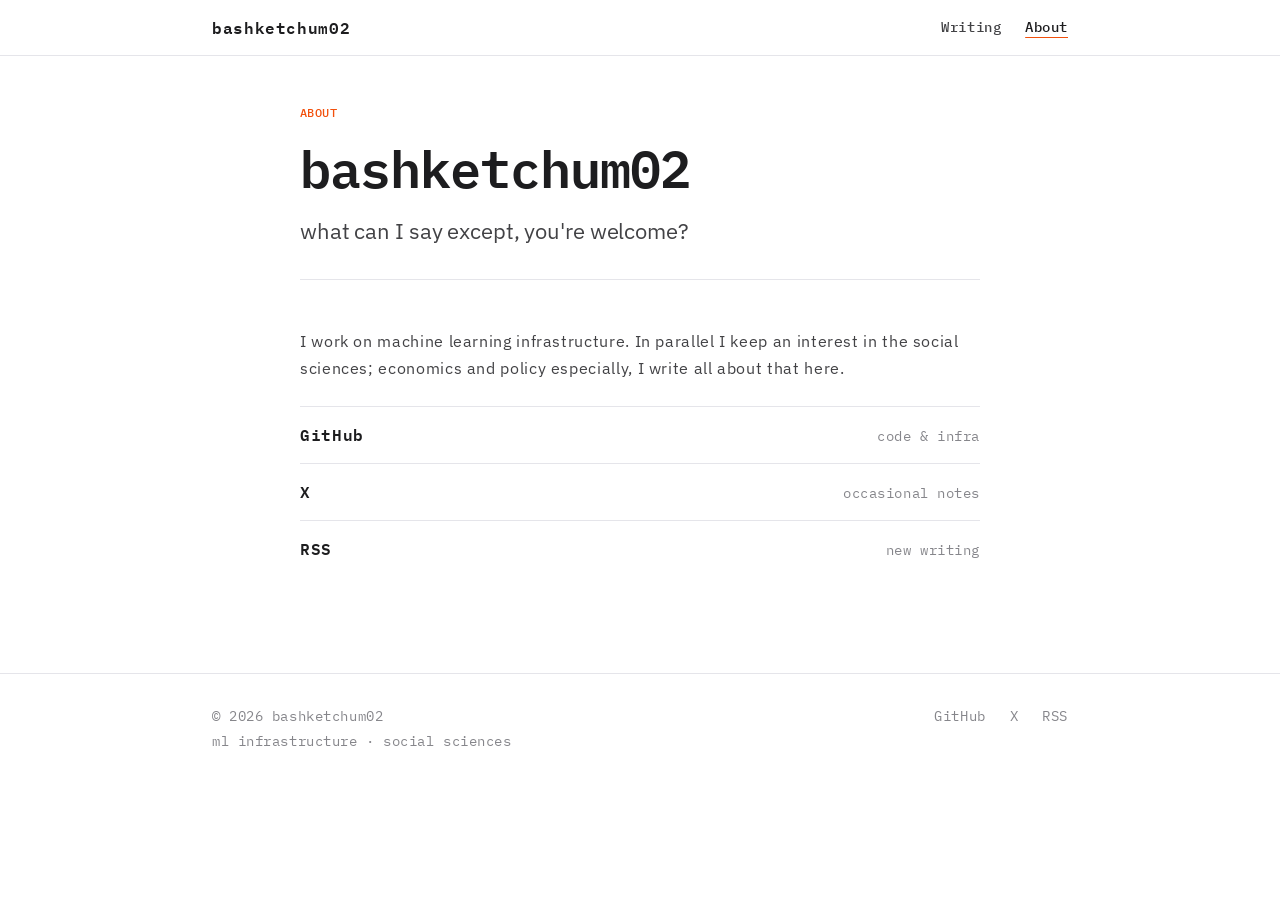
==== commit bfebb85f: "fix: welcome" ====
--- a/about.html
+++ b/about.html
@@ -28,7 +28,7 @@
                 <p class="about-eyebrow">About</p>
                 <h1 class="about-name">bashketchum02</h1>
                 <p class="about-lead">
-                    I work on ML infrastructure. I also read and think about social sciences.
+                    what can I say except, you're welcome?
                 </p>
             </header>
 
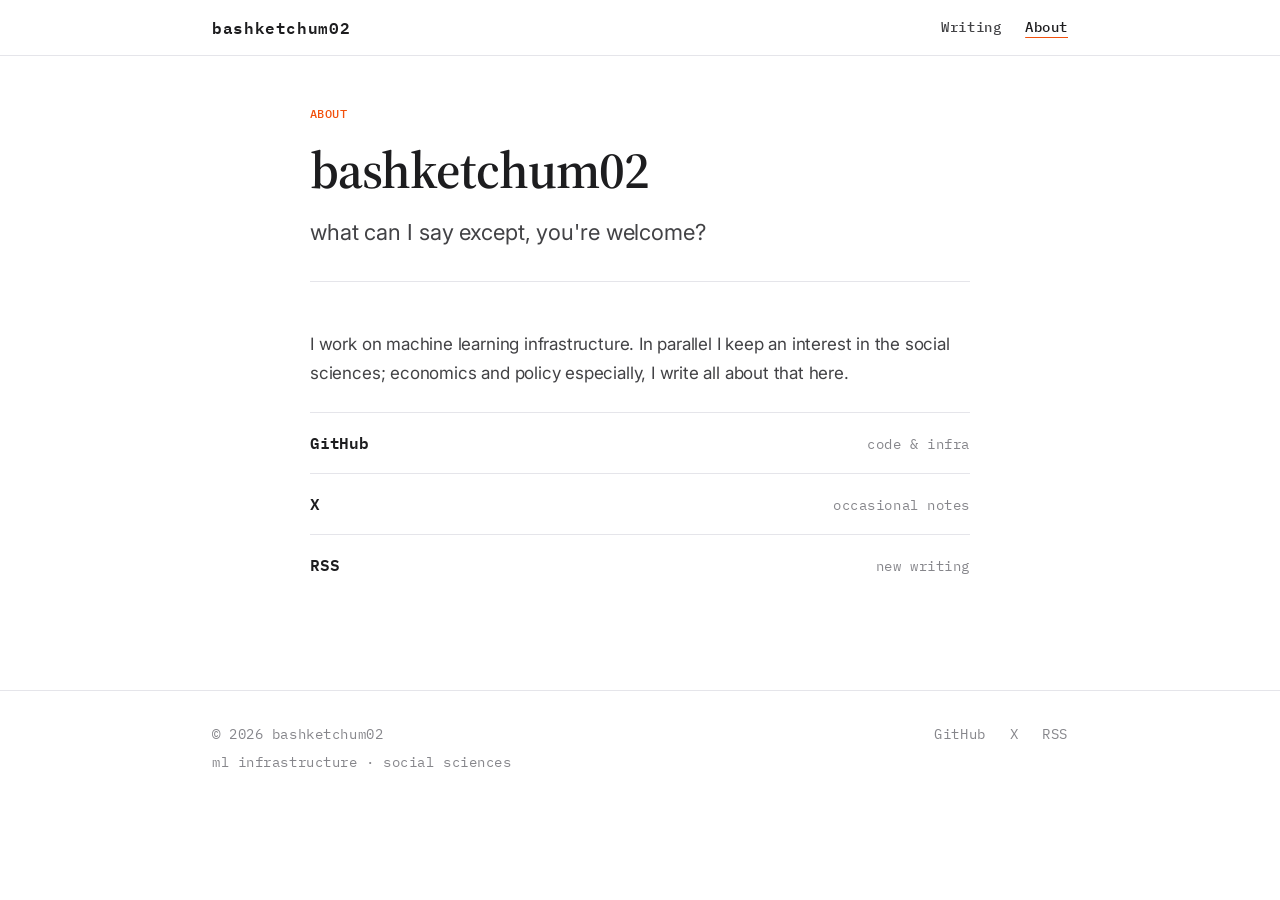
==== commit dbdd3a9a: "fix: ane" ====
--- a/about.html
+++ b/about.html
@@ -9,7 +9,7 @@
     <link rel="stylesheet" href="css/style.css">
     <link rel="preconnect" href="https://fonts.googleapis.com">
     <link rel="preconnect" href="https://fonts.gstatic.com" crossorigin>
-    <link href="https://fonts.googleapis.com/css2?family=IBM+Plex+Mono:wght@400;500;600;700&family=IBM+Plex+Sans:wght@400;500;600&display=swap" rel="stylesheet">
+    <link href="https://fonts.googleapis.com/css2?family=IBM+Plex+Mono:wght@400;500;600&family=Inter:wght@400;500;600&family=Source+Serif+4:opsz,wght@8..60,400..700&display=swap" rel="stylesheet">
 </head>
 <body>
     <header class="site-header">
--- a/css/style.css
+++ b/css/style.css
@@ -13,9 +13,9 @@
     --accent: #f2500c;
     --accent-soft: rgba(242, 80, 12, 0.09);
 
-    --font-sans: 'IBM Plex Mono', ui-monospace, SFMono-Regular, Menlo, Monaco, Consolas, monospace;
-    --font-mono: var(--font-sans);
-    --font-serif: 'IBM Plex Sans', system-ui, -apple-system, sans-serif;
+    --font-mono: 'IBM Plex Mono', ui-monospace, SFMono-Regular, Menlo, Monaco, Consolas, monospace;
+    --font-sans: 'Inter', system-ui, -apple-system, BlinkMacSystemFont, 'Segoe UI', sans-serif;
+    --font-serif: 'Source Serif 4', Georgia, 'Times New Roman', serif;
 
     --radius-xs: 4px;
     --radius-md: 8px;
@@ -49,7 +49,7 @@
     --space-4xl: 6rem;
 
     --max-width: 920px;
-    --content-width: 680px;
+    --content-width: 660px;
     --nav-height: 56px;
     --transition-fast: 150ms ease;
     --transition-base: 250ms ease;
@@ -89,8 +89,8 @@
     min-height: 100vh;
     font-family: var(--font-sans);
     font-size: var(--text-base);
-    line-height: var(--leading-base);
-    letter-spacing: var(--tracking-xs);
+    line-height: var(--leading-relaxed);
+    letter-spacing: -0.011em;
     color: var(--fg);
     background: var(--bg);
 }
@@ -237,11 +237,11 @@
 }
 
 .post-row-title {
-    font-family: var(--font-mono);
-    font-size: var(--text-base);
-    font-weight: 500;
-    letter-spacing: var(--tracking-base);
-    line-height: var(--leading-snug);
+    font-family: var(--font-serif);
+    font-size: 1.0625rem;
+    font-weight: 600;
+    letter-spacing: -0.01em;
+    line-height: 1.3;
     color: var(--fg);
 }
 
@@ -263,7 +263,7 @@
 /* ===== Shared Pages ===== */
 .page-section,
 .about-section {
-    max-width: 680px;
+    max-width: var(--content-width);
     margin: 0 auto;
 }
 
@@ -276,10 +276,10 @@
 
 .page-title,
 .about-name {
-    font-family: var(--font-mono);
+    font-family: var(--font-serif);
     font-size: var(--text-xl);
     font-weight: 600;
-    letter-spacing: var(--tracking-lg);
+    letter-spacing: -0.02em;
     line-height: var(--leading-tight);
     margin-bottom: var(--space-md);
 }
@@ -287,7 +287,7 @@
 .page-description,
 .about-lead {
     color: var(--fg-sec);
-    font-family: var(--font-serif);
+    font-family: var(--font-sans);
     font-size: var(--text-md);
     line-height: var(--leading-base);
     letter-spacing: var(--tracking-md);
@@ -304,9 +304,10 @@
 }
 
 .about-content p {
-    font-family: var(--font-serif);
-    font-size: var(--text-base);
-    line-height: var(--leading-relaxed);
+    font-family: var(--font-sans);
+    font-size: 1.0625rem;
+    line-height: 1.7;
+    letter-spacing: -0.011em;
     color: var(--fg-sec);
     margin-bottom: var(--space-lg);
 }
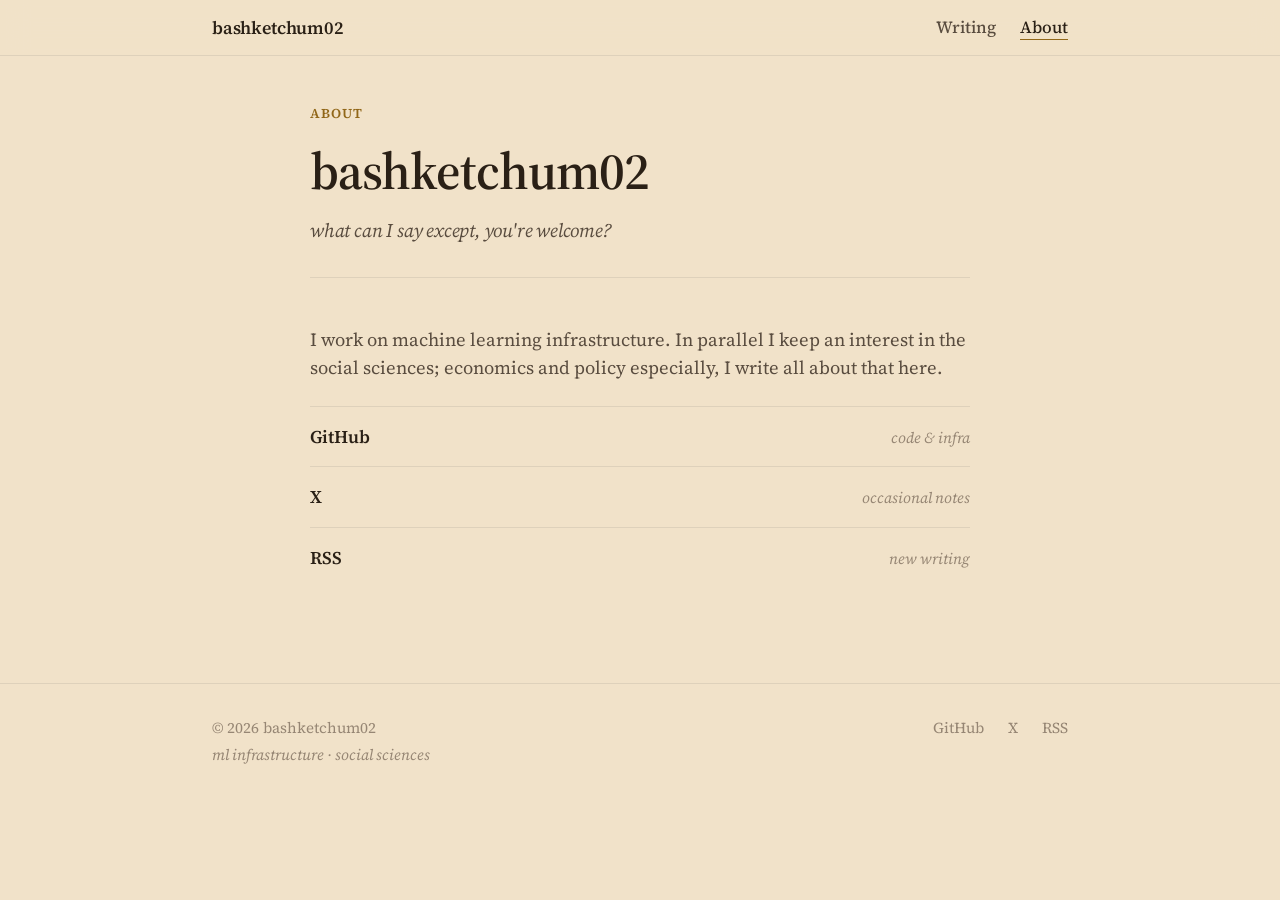
==== commit d20758c3: "fix: style" ====
--- a/about.html
+++ b/about.html
@@ -5,11 +5,11 @@
     <meta name="viewport" content="width=device-width, initial-scale=1.0">
     <title>About | bashketchum02</title>
     <meta name="description" content="I work on ML infrastructure and read about social sciences.">
-    <link rel="icon" type="image/svg+xml" href="images/intro.svg">
+    <link rel="icon" type="image/png" href="images/intro.png">
     <link rel="stylesheet" href="css/style.css">
     <link rel="preconnect" href="https://fonts.googleapis.com">
     <link rel="preconnect" href="https://fonts.gstatic.com" crossorigin>
-    <link href="https://fonts.googleapis.com/css2?family=IBM+Plex+Mono:wght@400;500;600&family=Inter:wght@400;500;600&family=Source+Serif+4:opsz,wght@8..60,400..700&display=swap" rel="stylesheet">
+    <link href="https://fonts.googleapis.com/css2?family=IBM+Plex+Mono:wght@400;500;600&family=Inter:wght@400;500;600&family=Source+Serif+4:ital,opsz,wght@0,8..60,400..700;1,8..60,400..700&display=swap" rel="stylesheet">
 </head>
 <body>
     <header class="site-header">
--- a/css/style.css
+++ b/css/style.css
@@ -1,21 +1,24 @@
-/* ===== Monospace editorial design system ===== */
+/* ===== Apple Books Editorial Design System ===== */
 :root {
-    --bg: #ffffff;
-    --surface: #f5f5f7;
-    --surface-2: #ebebee;
-    --surface-hover: #f0f0f2;
-    --fg: #1d1d1f;
-    --fg-sec: #424245;
-    --fg-mid: #6e6e73;
-    --fg-tertiary: #86868b;
-    --border: #e5e5ea;
-    --border-strong: #d2d2d7;
-    --accent: #f2500c;
-    --accent-soft: rgba(242, 80, 12, 0.09);
+    /* Apple Books Paper / Sepia Theme */
+    --bg: #f1e2c9;
+    --surface: #e8d9bd;
+    --surface-2: #dfcfb4;
+    --surface-hover: #e6d7bc;
+    --fg: #2a2016;
+    --fg-sec: #594c3f;
+    --fg-mid: #786857;
+    --fg-tertiary: #968674;
+    --border: #ded1bb;
+    --border-strong: #cdbfab;
+    --accent: #916719;
+    --accent-hover: #735010;
+    --accent-soft: rgba(145, 103, 25, 0.12);
+    --note-red: #8b1e19;
 
     --font-mono: 'IBM Plex Mono', ui-monospace, SFMono-Regular, Menlo, Monaco, Consolas, monospace;
     --font-sans: 'Inter', system-ui, -apple-system, BlinkMacSystemFont, 'Segoe UI', sans-serif;
-    --font-serif: 'Source Serif 4', Georgia, 'Times New Roman', serif;
+    --font-serif: "Iowan Old Style", "Athelas", "Charter", "Source Serif 4", "New York", Georgia, serif;
 
     --radius-xs: 4px;
     --radius-md: 8px;
@@ -36,8 +39,8 @@
 
     --leading-tight: 1.15;
     --leading-snug: 1.3;
-    --leading-base: 1.5;
-    --leading-relaxed: 1.7;
+    --leading-base: 1.52;
+    --leading-relaxed: 1.6;
 
     --space-xs: 0.25rem;
     --space-sm: 0.5rem;
@@ -57,18 +60,21 @@
 
 @media (prefers-color-scheme: dark) {
     :root {
-        --bg: #0c0c0e;
-        --surface: #161618;
-        --surface-2: #1c1c1f;
-        --surface-hover: #1d1d20;
-        --fg: #ffffff;
-        --fg-sec: #c7c7cc;
-        --fg-mid: #a1a1a6;
-        --fg-tertiary: #86868b;
-        --border: #2c2c2e;
-        --border-strong: #38383a;
-        --accent: #f25b1f;
-        --accent-soft: rgba(245, 116, 58, 0.15);
+        /* Apple Books Night Reading Mode */
+        --bg: #161513;
+        --surface: #201e1b;
+        --surface-2: #282522;
+        --surface-hover: #262320;
+        --fg: #e2dbce;
+        --fg-sec: #b0a698;
+        --fg-mid: #8f8577;
+        --fg-tertiary: #736a5e;
+        --border: #2e2b26;
+        --border-strong: #3d3933;
+        --accent: #d4a359;
+        --accent-hover: #e5b974;
+        --accent-soft: rgba(212, 163, 89, 0.15);
+        --note-red: #d9655c;
     }
 }
 
@@ -87,10 +93,9 @@
 
 body {
     min-height: 100vh;
-    font-family: var(--font-sans);
+    font-family: var(--font-serif);
     font-size: var(--text-base);
-    line-height: var(--leading-relaxed);
-    letter-spacing: -0.011em;
+    line-height: var(--leading-base);
     color: var(--fg);
     background: var(--bg);
 }
@@ -108,7 +113,13 @@
 
 ::selection {
     color: var(--fg);
-    background: var(--accent-soft);
+    background: rgba(81, 71, 58, 0.22);
+}
+
+@media (prefers-color-scheme: dark) {
+    ::selection {
+        background: rgba(212, 163, 89, 0.28);
+    }
 }
 
 .mono {
@@ -142,10 +153,10 @@
     display: inline-flex;
     align-items: center;
     gap: var(--space-sm);
-    font-family: var(--font-mono);
-    font-size: var(--text-base);
+    font-family: var(--font-serif);
+    font-size: 1.125rem;
     font-weight: 600;
-    letter-spacing: var(--tracking-xs);
+    letter-spacing: -0.01em;
     transition: color var(--transition-fast);
 }
 
@@ -160,10 +171,10 @@
 }
 
 .nav-link {
-    font-family: var(--font-mono);
-    font-size: var(--text-sm);
+    font-family: var(--font-serif);
+    font-size: 1.0625rem;
     font-weight: 500;
-    letter-spacing: var(--tracking-xs);
+    letter-spacing: 0;
     color: var(--fg-sec);
     transition: color var(--transition-fast);
 }
@@ -218,7 +229,7 @@
     grid-template-columns: subgrid;
     gap: var(--space-xl);
     align-items: baseline;
-    padding: var(--space-sm) var(--space-md);
+    padding: 0.85rem var(--space-md);
     border-bottom: 1px solid var(--border);
     transition: background var(--transition-fast);
 }
@@ -227,28 +238,34 @@
     background: var(--surface-hover);
 }
 
+.post-row:hover .post-row-title {
+    color: var(--accent);
+}
+
 .post-row-meta {
-    font-family: var(--font-mono);
-    font-size: var(--text-sm);
-    font-weight: 400;
-    letter-spacing: var(--tracking-xs);
+    font-family: var(--font-serif);
+    font-size: 0.95rem;
+    font-style: italic;
+    letter-spacing: 0;
     color: var(--fg-tertiary);
     white-space: nowrap;
 }
 
 .post-row-title {
     font-family: var(--font-serif);
-    font-size: 1.0625rem;
+    font-size: 1.1875rem;
     font-weight: 600;
     letter-spacing: -0.01em;
-    line-height: 1.3;
+    line-height: 1.35;
     color: var(--fg);
+    transition: color var(--transition-fast);
 }
 
 .post-row-read {
-    font-family: var(--font-mono);
-    font-size: var(--text-sm);
-    letter-spacing: var(--tracking-xs);
+    font-family: var(--font-serif);
+    font-size: 0.9rem;
+    font-style: italic;
+    letter-spacing: 0;
     color: var(--fg-tertiary);
     white-space: nowrap;
     text-align: right;
@@ -256,8 +273,10 @@
 
 .directory-empty {
     padding: var(--space-2xl) var(--space-md);
+    font-family: var(--font-serif);
+    font-style: italic;
     color: var(--fg-tertiary);
-    font-size: var(--text-sm);
+    font-size: 1rem;
 }
 
 /* ===== Shared Pages ===== */
@@ -287,29 +306,30 @@
 .page-description,
 .about-lead {
     color: var(--fg-sec);
-    font-family: var(--font-sans);
-    font-size: var(--text-md);
-    line-height: var(--leading-base);
-    letter-spacing: var(--tracking-md);
+    font-family: var(--font-serif);
+    font-size: 1.2rem;
+    line-height: 1.48;
+    letter-spacing: -0.01em;
+    font-style: italic;
 }
 
 .about-eyebrow {
-    font-family: var(--font-mono);
-    font-size: var(--text-xs);
-    font-weight: 500;
-    letter-spacing: var(--tracking-xs);
+    font-family: var(--font-serif);
+    font-size: 0.85rem;
+    font-weight: 600;
+    letter-spacing: 0.08em;
     text-transform: uppercase;
     color: var(--accent);
     margin-bottom: var(--space-md);
 }
 
 .about-content p {
-    font-family: var(--font-sans);
-    font-size: 1.0625rem;
-    line-height: 1.7;
-    letter-spacing: -0.011em;
+    font-family: var(--font-serif);
+    font-size: 1.15625rem;
+    line-height: 1.52;
+    letter-spacing: 0;
     color: var(--fg-sec);
-    margin-bottom: var(--space-lg);
+    margin-bottom: 1.25rem;
 }
 
 .about-content a {
@@ -347,17 +367,18 @@
 }
 
 .link-name {
-    font-family: var(--font-mono);
-    font-size: var(--text-base);
+    font-family: var(--font-serif);
+    font-size: 1.125rem;
     font-weight: 600;
     color: var(--fg);
 }
 
 .link-desc {
-    font-family: var(--font-mono);
-    font-size: var(--text-sm);
+    font-family: var(--font-serif);
+    font-size: 0.95rem;
+    font-style: italic;
     color: var(--fg-tertiary);
-    letter-spacing: var(--tracking-xs);
+    letter-spacing: 0;
 }
 
 /* ===== Footer ===== */
@@ -378,14 +399,15 @@
 .footer-copyright,
 .footer-note,
 .footer-link {
-    font-family: var(--font-mono);
-    font-size: var(--text-sm);
+    font-family: var(--font-serif);
+    font-size: 0.95rem;
     color: var(--fg-tertiary);
-    letter-spacing: var(--tracking-xs);
+    letter-spacing: 0;
 }
 
 .footer-note {
     margin-top: var(--space-xs);
+    font-style: italic;
 }
 
 .footer-links {
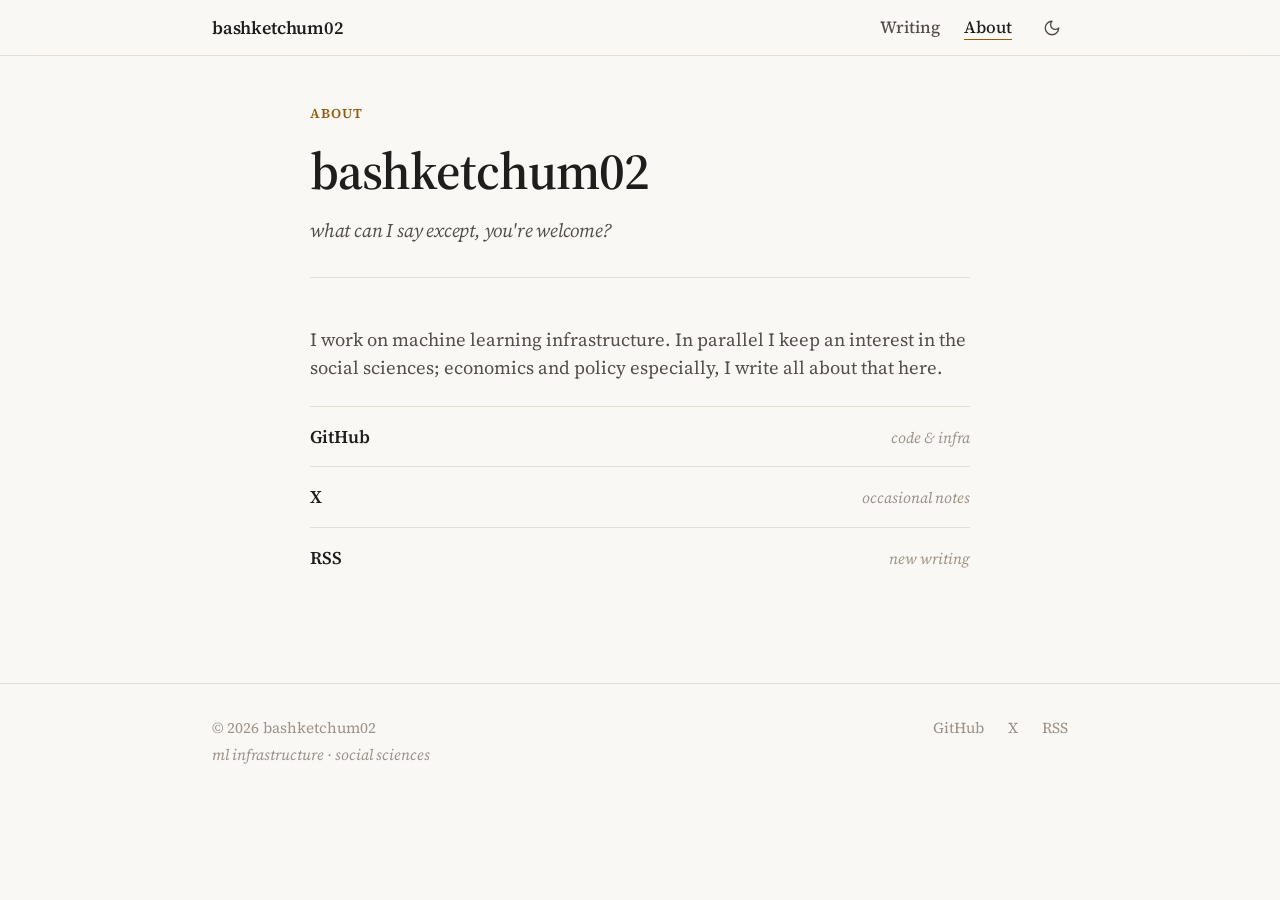
==== commit 1540f5f3: "fix: colors" ====
--- a/about.html
+++ b/about.html
@@ -5,6 +5,7 @@
     <meta name="viewport" content="width=device-width, initial-scale=1.0">
     <title>About | bashketchum02</title>
     <meta name="description" content="I work on ML infrastructure and read about social sciences.">
+    <script>(function(){try{var t=localStorage.getItem('theme');if(!t){var m=document.cookie.match(/(?:^|;\s*)theme=([^;]*)/);if(m)t=m[1];}if(t==='dark'){document.documentElement.setAttribute('data-theme','dark')}else{document.documentElement.setAttribute('data-theme','light')}}catch(e){document.documentElement.setAttribute('data-theme','light')}})();</script>
     <link rel="icon" type="image/png" href="images/intro.png">
     <link rel="stylesheet" href="css/style.css">
     <link rel="preconnect" href="https://fonts.googleapis.com">
@@ -18,6 +19,22 @@
             <div class="nav-links">
                 <a href="index.html" class="nav-link">Writing</a>
                 <a href="about.html" class="nav-link active">About</a>
+                <button class="theme-toggle" id="theme-toggle" type="button" aria-label="Toggle dark/light mode">
+                    <svg class="theme-icon-sun" width="18" height="18" viewBox="0 0 24 24" fill="none" stroke="currentColor" stroke-width="1.8" stroke-linecap="round" stroke-linejoin="round">
+                        <circle cx="12" cy="12" r="4"></circle>
+                        <path d="M12 2v2"></path>
+                        <path d="M12 20v2"></path>
+                        <path d="m4.93 4.93 1.41 1.41"></path>
+                        <path d="m17.66 17.66 1.41 1.41"></path>
+                        <path d="M2 12h2"></path>
+                        <path d="M20 12h2"></path>
+                        <path d="m6.34 17.66-1.41 1.41"></path>
+                        <path d="m19.07 4.93-1.41 1.41"></path>
+                    </svg>
+                    <svg class="theme-icon-moon" width="18" height="18" viewBox="0 0 24 24" fill="none" stroke="currentColor" stroke-width="1.8" stroke-linecap="round" stroke-linejoin="round">
+                        <path d="M12 3a6 6 0 0 0 9 9 9 9 0 1 1-9-9Z"></path>
+                    </svg>
+                </button>
             </div>
         </nav>
     </header>
--- a/css/style.css
+++ b/css/style.css
@@ -1,19 +1,19 @@
 /* ===== Apple Books Editorial Design System ===== */
 :root {
-    /* Apple Books Paper / Sepia Theme */
-    --bg: #f1e2c9;
-    --surface: #e8d9bd;
-    --surface-2: #dfcfb4;
-    --surface-hover: #e6d7bc;
-    --fg: #2a2016;
-    --fg-sec: #594c3f;
-    --fg-mid: #786857;
-    --fg-tertiary: #968674;
-    --border: #ded1bb;
-    --border-strong: #cdbfab;
-    --accent: #916719;
-    --accent-hover: #735010;
-    --accent-soft: rgba(145, 103, 25, 0.12);
+    /* Apple Books Paper / Light Theme */
+    --bg: #faf8f5;
+    --surface: #f2eee6;
+    --surface-2: #eae4d9;
+    --surface-hover: #ece5da;
+    --fg: #201e1d;
+    --fg-sec: #544e47;
+    --fg-mid: #786f66;
+    --fg-tertiary: #9c9287;
+    --border: #e5ded3;
+    --border-strong: #d2c7b7;
+    --accent: #8e5d12;
+    --accent-hover: #70490c;
+    --accent-soft: rgba(142, 93, 18, 0.10);
     --note-red: #8b1e19;
 
     --font-mono: 'IBM Plex Mono', ui-monospace, SFMono-Regular, Menlo, Monaco, Consolas, monospace;
@@ -58,24 +58,39 @@
     --transition-base: 250ms ease;
 }
 
-@media (prefers-color-scheme: dark) {
-    :root {
-        /* Apple Books Night Reading Mode */
-        --bg: #161513;
-        --surface: #201e1b;
-        --surface-2: #282522;
-        --surface-hover: #262320;
-        --fg: #e2dbce;
-        --fg-sec: #b0a698;
-        --fg-mid: #8f8577;
-        --fg-tertiary: #736a5e;
-        --border: #2e2b26;
-        --border-strong: #3d3933;
-        --accent: #d4a359;
-        --accent-hover: #e5b974;
-        --accent-soft: rgba(212, 163, 89, 0.15);
-        --note-red: #d9655c;
-    }
+[data-theme="light"] {
+    --bg: #faf8f5;
+    --surface: #f2eee6;
+    --surface-2: #eae4d9;
+    --surface-hover: #ece5da;
+    --fg: #201e1d;
+    --fg-sec: #544e47;
+    --fg-mid: #786f66;
+    --fg-tertiary: #9c9287;
+    --border: #e5ded3;
+    --border-strong: #d2c7b7;
+    --accent: #8e5d12;
+    --accent-hover: #70490c;
+    --accent-soft: rgba(142, 93, 18, 0.10);
+    --note-red: #8b1e19;
+}
+
+/* Apple Books Night Reading Mode (Activated only when user toggles dark mode) */
+[data-theme="dark"] {
+    --bg: #161513;
+    --surface: #201e1b;
+    --surface-2: #282522;
+    --surface-hover: #262320;
+    --fg: #e2dbce;
+    --fg-sec: #b0a698;
+    --fg-mid: #8f8577;
+    --fg-tertiary: #736a5e;
+    --border: #2e2b26;
+    --border-strong: #3d3933;
+    --accent: #d4a359;
+    --accent-hover: #e5b974;
+    --accent-soft: rgba(212, 163, 89, 0.15);
+    --note-red: #d9655c;
 }
 
 *, *::before, *::after {
@@ -113,13 +128,11 @@
 
 ::selection {
     color: var(--fg);
-    background: rgba(81, 71, 58, 0.22);
-}
-
-@media (prefers-color-scheme: dark) {
-    ::selection {
-        background: rgba(212, 163, 89, 0.28);
-    }
+    background: rgba(142, 93, 18, 0.18);
+}
+
+[data-theme="dark"] ::selection {
+    background: rgba(212, 163, 89, 0.28);
 }
 
 .mono {
@@ -191,6 +204,50 @@
     text-decoration-thickness: 1px;
 }
 
+/* Theme Toggle Button */
+.theme-toggle {
+    display: inline-flex;
+    align-items: center;
+    justify-content: center;
+    width: 32px;
+    height: 32px;
+    padding: 0;
+    border: 0;
+    border-radius: var(--radius-xs);
+    background: transparent;
+    color: var(--fg-sec);
+    cursor: pointer;
+    transition: color var(--transition-fast), background var(--transition-fast);
+}
+
+.theme-toggle:hover {
+    color: var(--fg);
+    background: var(--surface-hover);
+}
+
+.theme-toggle svg {
+    width: 18px;
+    height: 18px;
+}
+
+/* Default / Light mode: show moon (to switch to dark), hide sun */
+.theme-toggle .theme-icon-sun {
+    display: none !important;
+}
+
+.theme-toggle .theme-icon-moon {
+    display: block;
+}
+
+/* Dark mode: show sun (to switch to light), hide moon */
+[data-theme="dark"] .theme-toggle .theme-icon-sun {
+    display: block !important;
+}
+
+[data-theme="dark"] .theme-toggle .theme-icon-moon {
+    display: none !important;
+}
+
 /* ===== Main Content ===== */
 .main-content {
     max-width: var(--max-width);
